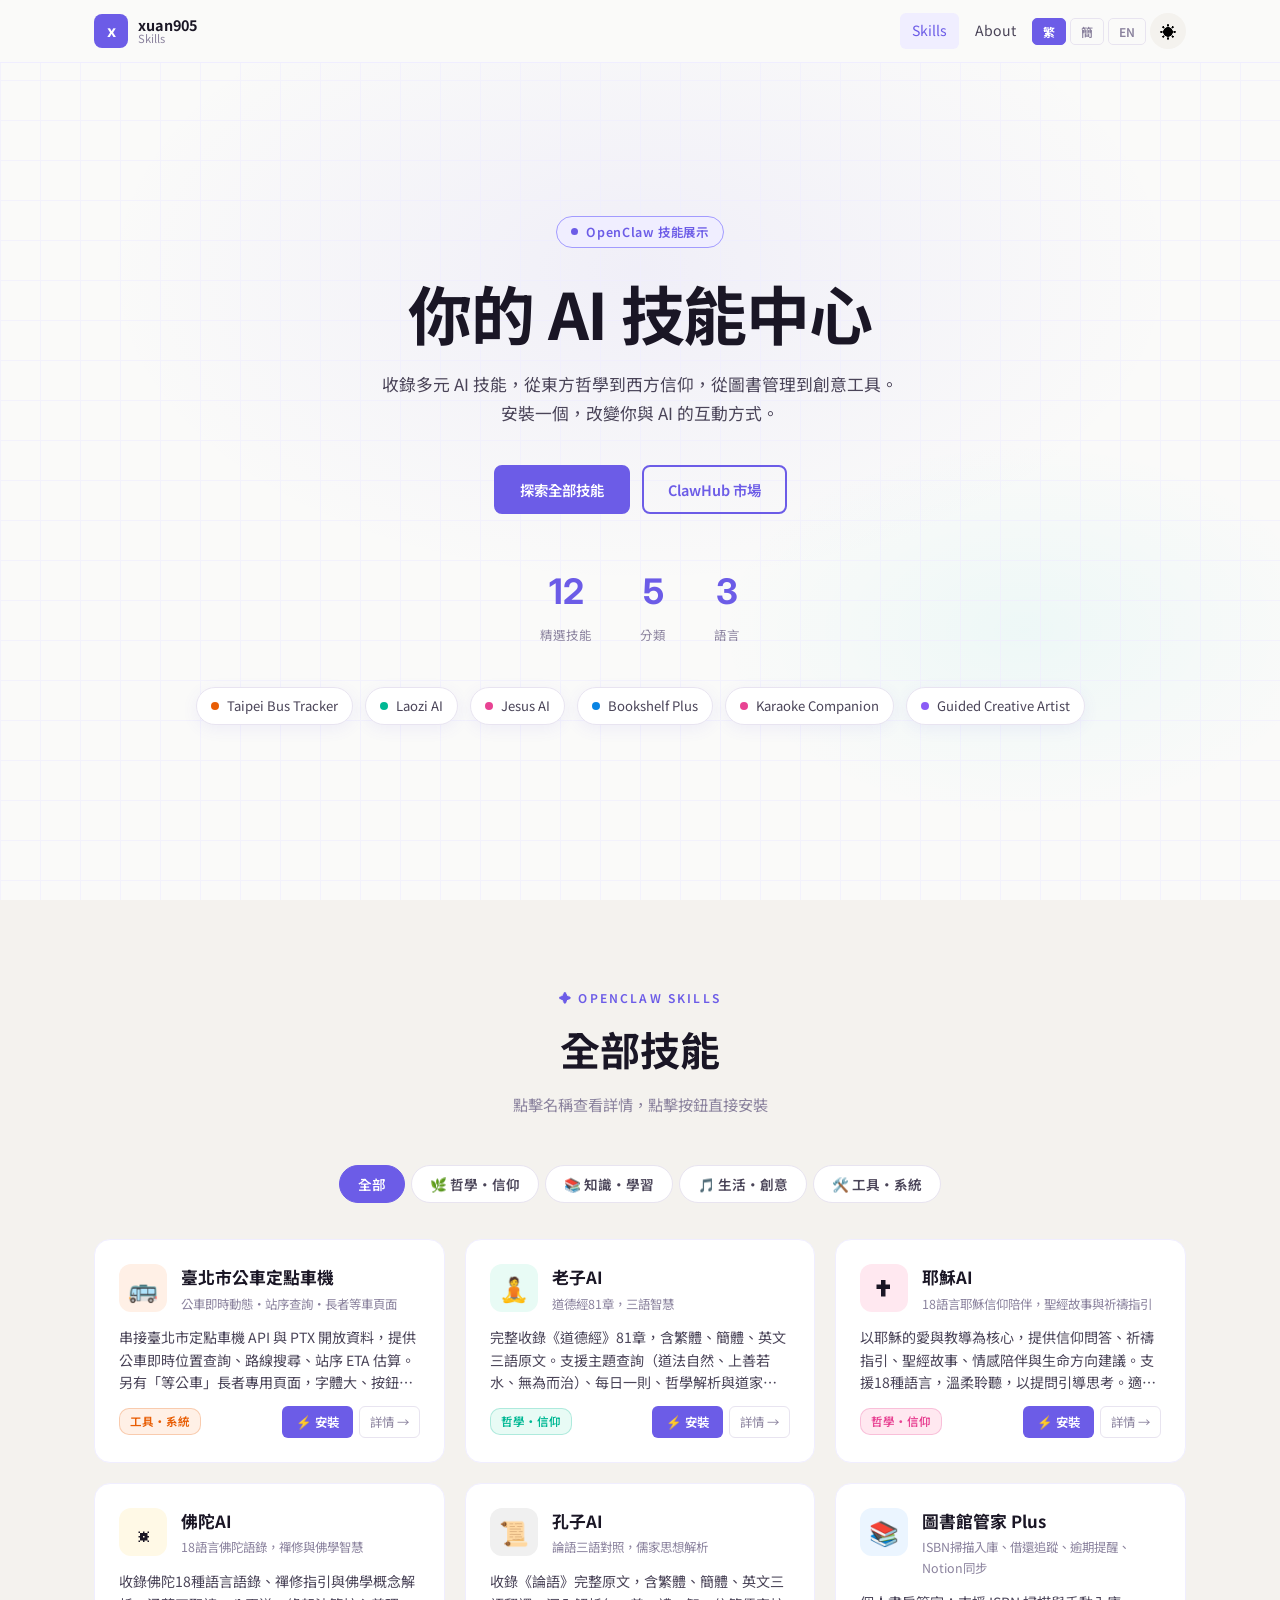
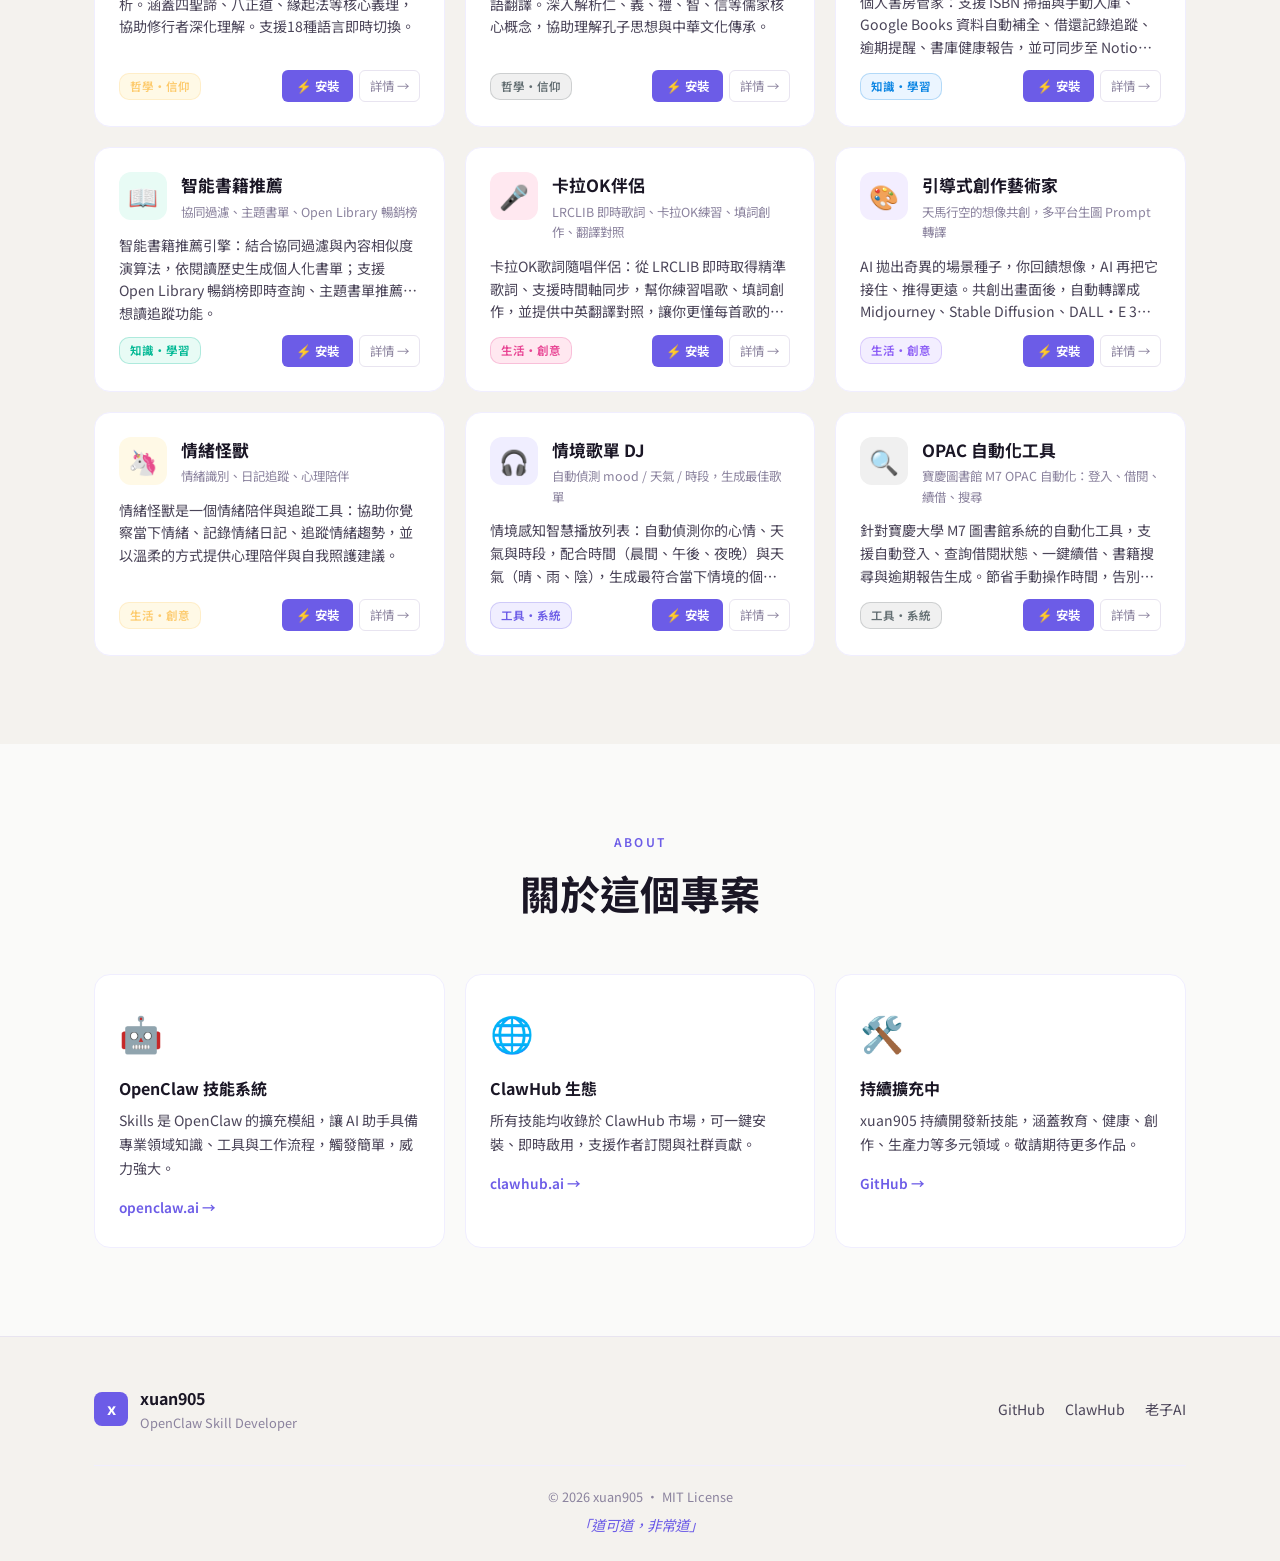
==== index.html @ 84f10fd7 "feat: transform AI_Skills into skill center homepage - Add skill center index.html, style.css, data." ====
<!DOCTYPE html>
<html lang="zh-TW">
<head>
  <meta charset="UTF-8">
  <meta name="viewport" content="width=device-width, initial-scale=1.0">
  <title>xuan905 Skills · OpenClaw 技能中心</title>
  <meta name="description" content="xuan905 的 OpenClaw AI 技能中心，收錄老子AI、耶穌AI、佛陀AI、圖書館管家、卡拉OK伴侶等實用技能。">
  <link rel="preconnect" href="https://fonts.googleapis.com">
  <link href="https://fonts.googleapis.com/css2?family=Noto+Sans+TC:wght@400;500;600;700&family=Noto+Sans+SC:wght@400;500;600;700&family=Inter:wght@400;500;600;700&family=JetBrains+Mono:wght@400;500&display=swap" rel="stylesheet">
  <link rel="stylesheet" href="style.css">
</head>
<body>

  <!-- ===== NAV ===== -->
  <nav class="navbar" id="navbar">
    <div class="nav-inner">
      <a href="#" class="nav-logo">
        <div class="logo-mark">x</div>
        <div class="logo-text">
          <span class="logo-name">xuan905</span>
          <span class="logo-sub">Skills</span>
        </div>
      </a>
      <button class="nav-toggle" id="navToggle" aria-label="Menu">
        <span></span><span></span><span></span>
      </button>
      <ul class="nav-links" id="navLinks">
        <li><a href="#skills" class="active">Skills</a></li>
        <li><a href="#about">About</a></li>
        <li class="lang-group">
          <button class="lang-btn active" data-lang="zh-TW">繁</button>
          <button class="lang-btn" data-lang="zh-CN">簡</button>
          <button class="lang-btn" data-lang="en">EN</button>
        </li>
        <li>
          <button class="theme-btn" id="themeBtn" aria-label="Toggle theme">
            <span id="themeIcon">☀️</span>
          </button>
        </li>
      </ul>
    </div>
  </nav>

  <!-- ===== HERO ===== -->
  <section class="hero" id="home">
    <div class="hero-bg-grid"></div>
    <div class="hero-content">
      <div class="hero-badge">
        <span class="badge-dot"></span>
        <span data-i18n="hero.badge">OpenClaw Skill Showcase</span>
      </div>
      <h1 class="hero-title">
        <span data-i18n="hero.title">你的 AI 技能中心</span>
      </h1>
      <p class="hero-desc" data-i18n="hero.desc">
        收錄多元 AI 技能，從東方哲學到西方信仰，從圖書管理到創意工具。<br>
        安裝一個，改變你與 AI 的互動方式。
      </p>
      <div class="hero-actions">
        <a href="#skills" class="btn btn-primary" data-i18n="hero.btnBrowse">探索全部技能</a>
        <a href="https://clawhub.ai" target="_blank" class="btn btn-outline" data-i18n="hero.btnClawhub">ClawHub 市場</a>
      </div>
      <div class="hero-stats">
        <div class="stat">
          <strong id="skillCount">8</strong>
          <span data-i18n="hero.statSkills">精選技能</span>
        </div>
        <div class="stat">
          <strong>5</strong>
          <span data-i18n="hero.statCats">分類</span>
        </div>
        <div class="stat">
          <strong>3</strong>
          <span data-i18n="hero.statLang">語言</span>
        </div>
      </div>
    </div>
    <div class="hero-cards-preview" id="heroCards">
      <!-- JS 動態生成 -->
    </div>
  </section>

  <!-- ===== SKILLS ===== -->
  <section class="section skills-section" id="skills">
    <div class="container">
      <div class="section-header">
        <p class="section-eyebrow" data-i18n="skills.eyebrow">✦ OpenClaw Skills</p>
        <h2 class="section-title" data-i18n="skills.title">全部技能</h2>
        <p class="section-desc" data-i18n="skills.desc">點擊名稱查看詳情，點擊按鈕直接安裝</p>
      </div>

      <!-- Category Filters -->
      <div class="category-tabs" id="categoryTabs">
        <button class="cat-tab active" data-cat="all" data-i18n="skills.catAll">全部</button>
        <button class="cat-tab" data-cat="philosophy" data-i18n="skills.catPhilosophy">🌿 哲學・信仰</button>
        <button class="cat-tab" data-cat="knowledge" data-i18n="skills.catKnowledge">📚 知識・學習</button>
        <button class="cat-tab" data-cat="life" data-i18n="skills.catLife">🎵 生活・創意</button>
        <button class="cat-tab" data-cat="tools" data-i18n="skills.catTools">🛠️ 工具・系統</button>
      </div>

      <!-- Skills Grid -->
      <div class="skills-grid" id="skillsGrid"></div>
    </div>
  </section>

  <!-- ===== SKILL DETAIL MODAL ===== -->
  <div class="modal-overlay" id="skillModal">
    <div class="modal" role="dialog">
      <button class="modal-close" id="modalClose">✕</button>
      <div class="modal-body" id="modalBody"></div>
    </div>
  </div>

  <!-- ===== ABOUT ===== -->
  <section class="section about-section" id="about">
    <div class="container">
      <div class="section-header">
        <p class="section-eyebrow">About</p>
        <h2 class="section-title" data-i18n="about.title">關於這個專案</h2>
      </div>
      <div class="about-grid">
        <div class="about-card">
          <div class="about-icon">🤖</div>
          <h3 data-i18n="about.card1Title">OpenClaw 技能系統</h3>
          <p data-i18n="about.card1Desc">Skills 是 OpenClaw 的擴充模組，讓 AI 助手具備專業領域知識、工具與工作流程，觸發簡單，威力強大。</p>
          <a href="https://openclaw.ai" target="_blank" class="about-link">openclaw.ai →</a>
        </div>
        <div class="about-card">
          <div class="about-icon">🌐</div>
          <h3 data-i18n="about.card2Title">ClawHub 生態</h3>
          <p data-i18n="about.card2Desc">所有技能均收錄於 ClawHub 市場，可一鍵安裝、即時啟用，支援作者訂閱與社群貢獻。</p>
          <a href="https://clawhub.ai" target="_blank" class="about-link">clawhub.ai →</a>
        </div>
        <div class="about-card">
          <div class="about-icon">🛠️</div>
          <h3 data-i18n="about.card3Title">持續擴充中</h3>
          <p data-i18n="about.card3Desc">xuan905 持續開發新技能，涵蓋教育、健康、創作、生產力等多元領域。敬請期待更多作品。</p>
          <a href="https://github.com/xuan905" target="_blank" class="about-link">GitHub →</a>
        </div>
      </div>
    </div>
  </section>

  <!-- ===== FOOTER ===== -->
  <footer class="footer">
    <div class="container">
      <div class="footer-inner">
        <div class="footer-brand">
          <div class="logo-mark">x</div>
          <div>
            <p class="footer-name">xuan905</p>
            <p class="footer-sub" data-i18n="footer.sub">OpenClaw Skill Developer</p>
          </div>
        </div>
        <div class="footer-links">
          <a href="https://github.com/xuan905" target="_blank" data-i18n="footer.github">GitHub</a>
          <a href="https://clawhub.ai" target="_blank" data-i18n="footer.clawhub">ClawHub</a>
          <a href="https://xuan905.github.io/laozi-ai-skill/" target="_blank" data-i18n="footer.laozi">老子AI</a>
        </div>
      </div>
      <div class="footer-bottom">
        <p>© 2026 xuan905 · MIT License</p>
        <p class="footer-quote" data-i18n="footer.quote">「道可道，非常道」</p>
      </div>
    </div>
  </footer>

  <script src="data.js"></script>
  <script src="app.js"></script>
</body>
</html>
---- style.css ----
/* ============================================
   xuan905 Skills — 全域樣式
   ============================================ */

/* ---- Variables ---- */
:root {
  /* Light — 白 + 品牌紫 */
  --bg-primary: #FAFAF9;
  --bg-secondary: #F4F2EE;
  --bg-card: #FFFFFF;
  --text-primary: #1A1625;
  --text-secondary: #4A4458;
  --text-muted: #8B839E;
  --accent: #6C5CE7;
  --accent-light: #A29BFE;
  --accent-dark: #4834D4;
  --accent-bg: #F0EEFF;
  --accent2: #00CEC9;
  --gold: #FDCB6E;
  --border: #E8E4F0;
  --border-light: #F0EEFF;
  --shadow: rgba(108, 92, 231, 0.08);
  --shadow-md: rgba(108, 92, 231, 0.14);
  --navbar-bg: rgba(250, 250, 249, 0.92);
  --gradient-start: #F4F2EE;
  --gradient-end: #EAE7FF;
  --hero-dot: #6C5CE7;
  --modal-overlay: rgba(26, 22, 37, 0.65);
  --cat-philosophy: #00B894;
  --cat-knowledge: #0984E3;
  --cat-life: #E84393;
  --cat-tools: #636E72;
}

[data-theme="dark"] {
  /* Dark — 深紫黑 + 亮紫 */
  --bg-primary: #0E0D14;
  --bg-secondary: #16141F;
  --bg-card: #1C1A28;
  --text-primary: #F0EEFF;
  --text-secondary: #B8B4D0;
  --text-muted: #6B6785;
  --accent: #A29BFE;
  --accent-light: #C4B8FF;
  --accent-dark: #6C5CE7;
  --accent-bg: #25213A;
  --accent2: #00CEC9;
  --gold: #FDCB6E;
  --border: #2A2740;
  --border-light: #25213A;
  --shadow: rgba(0, 0, 0, 0.4);
  --shadow-md: rgba(0, 0, 0, 0.6);
  --navbar-bg: rgba(14, 13, 20, 0.92);
  --gradient-start: #16141F;
  --gradient-end: #1A1430;
  --hero-dot: #A29BFE;
  --modal-overlay: rgba(0, 0, 0, 0.8);
  --cat-philosophy: #55EFC4;
  --cat-knowledge: #74B9FF;
  --cat-life: #FD79A8;
  --cat-tools: #B2BEC3;
}

/* ---- Reset ---- */
*, *::before, *::after { box-sizing: border-box; margin: 0; padding: 0; }
html { scroll-behavior: smooth; font-size: 16px; }
body {
  font-family: 'Noto Sans TC', 'Noto Sans SC', 'Inter', -apple-system, sans-serif;
  background: var(--bg-primary);
  color: var(--text-primary);
  line-height: 1.65;
  transition: background 0.3s ease, color 0.3s ease;
  overflow-x: hidden;
}
a { color: var(--accent); text-decoration: none; transition: color 0.2s; }
a:hover { color: var(--accent-dark); }
button { cursor: pointer; border: none; background: none; font-family: inherit; font-size: inherit; }
img { max-width: 100%; display: block; }

::-webkit-scrollbar { width: 5px; }
::-webkit-scrollbar-track { background: var(--bg-secondary); }
::-webkit-scrollbar-thumb { background: var(--accent-light); border-radius: 3px; }

/* ---- Container ---- */
.container { max-width: 1140px; margin: 0 auto; padding: 0 24px; }

/* ---- Section Base ---- */
.section { padding: 88px 0; }
.section-header { text-align: center; margin-bottom: 48px; }
.section-eyebrow {
  font-size: 0.75rem;
  letter-spacing: 0.18em;
  text-transform: uppercase;
  color: var(--accent);
  font-weight: 600;
  margin-bottom: 8px;
}
.section-title {
  font-size: clamp(1.8rem, 4vw, 2.5rem);
  font-weight: 700;
  color: var(--text-primary);
  margin-bottom: 10px;
}
.section-desc { font-size: 0.95rem; color: var(--text-muted); }

/* ---- Buttons ---- */
.btn {
  display: inline-flex;
  align-items: center;
  gap: 6px;
  padding: 11px 24px;
  border-radius: 8px;
  font-size: 0.9rem;
  font-weight: 600;
  transition: all 0.2s ease;
  font-family: 'Noto Sans TC', 'Noto Sans SC', sans-serif;
}
.btn-primary {
  background: var(--accent);
  color: #fff;
  border: 2px solid var(--accent);
}
.btn-primary:hover {
  background: var(--accent-dark);
  border-color: var(--accent-dark);
  color: #fff;
  transform: translateY(-2px);
  box-shadow: 0 6px 20px var(--shadow-md);
}
.btn-outline {
  background: transparent;
  color: var(--accent);
  border: 2px solid var(--accent);
}
.btn-outline:hover { background: var(--accent); color: #fff; }

.btn-sm {
  padding: 7px 16px;
  font-size: 0.82rem;
  background: var(--accent-bg);
  color: var(--accent);
  border: 1px solid var(--border);
}
.btn-sm:hover { background: var(--accent); color: #fff; border-color: var(--accent); }

/* ============================================
   NAVBAR
   ============================================ */
.navbar {
  position: fixed;
  top: 0; left: 0; right: 0;
  z-index: 100;
  background: var(--navbar-bg);
  backdrop-filter: blur(12px);
  -webkit-backdrop-filter: blur(12px);
  border-bottom: 1px solid var(--border-light);
  transition: box-shadow 0.3s;
}
.navbar.scrolled { box-shadow: 0 2px 20px var(--shadow); }

.nav-inner {
  max-width: 1140px;
  margin: 0 auto;
  padding: 0 24px;
  display: flex;
  align-items: center;
  height: 62px;
  gap: 24px;
}

.nav-logo {
  display: flex;
  align-items: center;
  gap: 10px;
  text-decoration: none;
}

.logo-mark {
  width: 34px;
  height: 34px;
  border-radius: 8px;
  background: var(--accent);
  color: #fff;
  font-weight: 700;
  font-size: 1rem;
  display: flex;
  align-items: center;
  justify-content: center;
  flex-shrink: 0;
  font-family: 'Inter', sans-serif;
}

.logo-text { display: flex; flex-direction: column; line-height: 1; }
.logo-name { font-size: 0.9rem; font-weight: 700; color: var(--text-primary); }
.logo-sub { font-size: 0.7rem; color: var(--text-muted); }

.nav-links {
  list-style: none;
  display: flex;
  align-items: center;
  gap: 4px;
  margin-left: auto;
}
.nav-links a {
  display: block;
  padding: 6px 12px;
  border-radius: 6px;
  font-size: 0.88rem;
  color: var(--text-secondary);
  transition: all 0.2s;
}
.nav-links a:hover, .nav-links a.active {
  color: var(--accent);
  background: var(--accent-bg);
}

.lang-group { display: flex; gap: 4px; align-items: center; }
.lang-btn {
  padding: 4px 10px;
  border-radius: 5px;
  font-size: 0.75rem;
  font-weight: 600;
  border: 1px solid var(--border);
  color: var(--text-muted);
  transition: all 0.2s;
}
.lang-btn.active { background: var(--accent); color: #fff; border-color: var(--accent); }

.theme-btn {
  width: 36px; height: 36px;
  border-radius: 50%;
  background: var(--bg-secondary);
  font-size: 1rem;
  display: flex; align-items: center; justify-content: center;
  transition: transform 0.2s;
}
.theme-btn:hover { transform: rotate(20deg); }

.nav-toggle {
  display: none;
  flex-direction: column;
  gap: 5px;
  padding: 8px;
  margin-left: auto;
}
.nav-toggle span {
  width: 22px; height: 2px;
  background: var(--text-primary);
  border-radius: 2px;
  transition: all 0.3s;
}

@media (max-width: 768px) {
  .nav-toggle { display: flex; }
  .nav-links {
    display: none;
    position: absolute;
    top: 62px; left: 0; right: 0;
    flex-direction: column;
    background: var(--navbar-bg);
    backdrop-filter: blur(12px);
    padding: 12px 24px 20px;
    border-bottom: 1px solid var(--border);
    gap: 4px;
  }
  .nav-links.open { display: flex; }
}

/* ============================================
   HERO
   ============================================ */
.hero {
  min-height: 100vh;
  display: flex;
  flex-direction: column;
  align-items: center;
  justify-content: center;
  text-align: center;
  padding: 100px 24px 60px;
  position: relative;
  overflow: hidden;
  background:
    radial-gradient(ellipse 60% 50% at 50% 30%, rgba(108,92,231,0.07) 0%, transparent 70%),
    radial-gradient(ellipse 40% 35% at 80% 70%, rgba(0,206,201,0.05) 0%, transparent 60%),
    var(--bg-primary);
}

.hero-bg-grid {
  position: absolute;
  inset: 0;
  background-image:
    linear-gradient(var(--border-light) 1px, transparent 1px),
    linear-gradient(90deg, var(--border-light) 1px, transparent 1px);
  background-size: 40px 40px;
  opacity: 0.6;
  pointer-events: none;
}

.hero-content {
  position: relative;
  z-index: 1;
  max-width: 640px;
}

.hero-badge {
  display: inline-flex;
  align-items: center;
  gap: 8px;
  background: var(--accent-bg);
  border: 1px solid var(--accent-light);
  border-radius: 20px;
  padding: 5px 14px;
  font-size: 0.78rem;
  color: var(--accent);
  font-weight: 600;
  letter-spacing: 0.05em;
  margin-bottom: 28px;
}

.badge-dot {
  width: 7px; height: 7px;
  border-radius: 50%;
  background: var(--accent);
  animation: pulse 2s infinite;
}

@keyframes pulse {
  0%, 100% { opacity: 1; transform: scale(1); }
  50% { opacity: 0.6; transform: scale(0.85); }
}

.hero-title {
  font-size: clamp(2.4rem, 6vw, 4rem);
  font-weight: 700;
  color: var(--text-primary);
  line-height: 1.15;
  margin-bottom: 20px;
  letter-spacing: -0.02em;
}

.hero-desc {
  font-size: 1.05rem;
  color: var(--text-secondary);
  line-height: 1.75;
  margin-bottom: 36px;
}

.hero-actions {
  display: flex;
  gap: 12px;
  justify-content: center;
  flex-wrap: wrap;
  margin-bottom: 48px;
}

.hero-stats {
  display: flex;
  gap: 48px;
  justify-content: center;
}
.stat { text-align: center; }
.stat strong {
  display: block;
  font-size: 2.2rem;
  font-weight: 700;
  color: var(--accent);
  font-family: 'Inter', sans-serif;
}
.stat span { font-size: 0.78rem; color: var(--text-muted); letter-spacing: 0.08em; }

/* Hero floating cards */
.hero-cards-preview {
  display: flex;
  gap: 12px;
  justify-content: center;
  flex-wrap: wrap;
  margin-top: 40px;
  position: relative;
  z-index: 1;
}

.hero-skill-chip {
  display: flex;
  align-items: center;
  gap: 8px;
  padding: 7px 14px;
  background: var(--bg-card);
  border: 1px solid var(--border);
  border-radius: 20px;
  font-size: 0.82rem;
  color: var(--text-secondary);
  box-shadow: 0 4px 16px var(--shadow);
  cursor: default;
  transition: transform 0.2s;
}
.hero-skill-chip:hover { transform: translateY(-2px); }
.hero-skill-chip .chip-dot {
  width: 8px; height: 8px;
  border-radius: 50%;
  flex-shrink: 0;
}

/* ============================================
   SKILLS SECTION
   ============================================ */
.skills-section { background: var(--bg-secondary); }

/* Category Tabs */
.category-tabs {
  display: flex;
  gap: 6px;
  margin-bottom: 36px;
  flex-wrap: wrap;
  justify-content: center;
}

.cat-tab {
  padding: 8px 18px;
  border-radius: 20px;
  font-size: 0.85rem;
  font-weight: 600;
  border: 1px solid var(--border);
  color: var(--text-secondary);
  background: var(--bg-card);
  transition: all 0.2s;
}
.cat-tab:hover { border-color: var(--accent); color: var(--accent); }
.cat-tab.active { background: var(--accent); color: #fff; border-color: var(--accent); }

/* Skills Grid */
.skills-grid {
  display: grid;
  grid-template-columns: repeat(auto-fill, minmax(320px, 1fr));
  gap: 20px;
}

/* Skill Card */
.skill-card {
  background: var(--bg-card);
  border: 1px solid var(--border-light);
  border-radius: 16px;
  padding: 24px;
  display: flex;
  flex-direction: column;
  gap: 12px;
  transition: all 0.25s ease;
  cursor: pointer;
  position: relative;
  overflow: hidden;
}
.skill-card::before {
  content: '';
  position: absolute;
  top: 0; left: 0; right: 0;
  height: 3px;
  background: var(--card-accent, var(--accent));
  opacity: 0;
  transition: opacity 0.2s;
}
.skill-card:hover {
  border-color: var(--card-accent, var(--accent-light));
  transform: translateY(-3px);
  box-shadow: 0 12px 32px var(--shadow-md);
}
.skill-card:hover::before { opacity: 1; }

.skill-card-header {
  display: flex;
  align-items: flex-start;
  gap: 14px;
}

.skill-icon-wrap {
  width: 48px; height: 48px;
  border-radius: 12px;
  display: flex; align-items: center; justify-content: center;
  font-size: 1.5rem;
  flex-shrink: 0;
  background: var(--card-accent-bg, var(--accent-bg));
}

.skill-icon-wrap img {
  width: 28px; height: 28px;
  border-radius: 6px;
}

.skill-card-title {
  font-size: 1.05rem;
  font-weight: 700;
  color: var(--text-primary);
  margin-bottom: 2px;
}

.skill-card-sub {
  font-size: 0.78rem;
  color: var(--text-muted);
}

.skill-card-desc {
  font-size: 0.88rem;
  color: var(--text-secondary);
  line-height: 1.6;
  flex: 1;
  display: -webkit-box;
  -webkit-line-clamp: 3;
  -webkit-box-orient: vertical;
  overflow: hidden;
}

.skill-card-footer {
  display: flex;
  align-items: center;
  justify-content: space-between;
  gap: 8px;
  flex-wrap: wrap;
}

.skill-cat-badge {
  font-size: 0.72rem;
  font-weight: 600;
  padding: 3px 10px;
  border-radius: 10px;
  background: var(--card-accent-bg, var(--accent-bg));
  color: var(--card-accent, var(--accent));
  border: 1px solid var(--card-accent-border, var(--border));
}

.skill-card-actions {
  display: flex;
  gap: 6px;
}

.skill-install-btn {
  padding: 6px 14px;
  border-radius: 6px;
  font-size: 0.78rem;
  font-weight: 600;
  background: var(--accent);
  color: #fff;
  transition: all 0.2s;
  display: flex; align-items: center; gap: 5px;
  text-decoration: none;
}
.skill-install-btn:hover {
  background: var(--accent-dark);
  color: #fff;
  transform: translateY(-1px);
}

.skill-detail-btn {
  padding: 6px 10px;
  border-radius: 6px;
  font-size: 0.78rem;
  border: 1px solid var(--border);
  color: var(--text-muted);
  transition: all 0.2s;
}
.skill-detail-btn:hover { border-color: var(--accent); color: var(--accent); }

/* ============================================
   MODAL
   ============================================ */
.modal-overlay {
  display: none;
  position: fixed;
  inset: 0;
  background: var(--modal-overlay);
  backdrop-filter: blur(4px);
  z-index: 200;
  align-items: center;
  justify-content: center;
  padding: 20px;
}
.modal-overlay.open { display: flex; }

.modal {
  background: var(--bg-card);
  border-radius: 18px;
  max-width: 680px;
  width: 100%;
  max-height: 88vh;
  overflow-y: auto;
  position: relative;
  box-shadow: 0 24px 80px rgba(0,0,0,0.25);
}

.modal-close {
  position: sticky;
  top: 16px;
  float: right;
  margin: 16px 16px -44px 0;
  width: 36px; height: 36px;
  border-radius: 50%;
  background: var(--bg-secondary);
  color: var(--text-secondary);
  font-size: 1rem;
  display: flex; align-items: center; justify-content: center;
  z-index: 1;
  transition: all 0.2s;
}
.modal-close:hover { background: var(--accent); color: #fff; }

.modal-body { padding: 28px 28px 32px; }

.modal-skill-header {
  display: flex;
  align-items: center;
  gap: 16px;
  margin-bottom: 20px;
  padding-top: 8px;
}

.modal-skill-icon {
  width: 60px; height: 60px;
  border-radius: 14px;
  display: flex; align-items: center; justify-content: center;
  font-size: 1.8rem;
  flex-shrink: 0;
}

.modal-skill-name {
  font-size: 1.4rem;
  font-weight: 700;
  color: var(--text-primary);
  margin-bottom: 4px;
}

.modal-skill-cat {
  font-size: 0.78rem;
  color: var(--text-muted);
}

.modal-desc {
  font-size: 0.95rem;
  color: var(--text-secondary);
  line-height: 1.8;
  margin-bottom: 24px;
  padding: 20px;
  background: var(--bg-secondary);
  border-radius: 12px;
  border-left: 4px solid var(--card-accent, var(--accent));
}

.modal-install {
  display: flex;
  gap: 8px;
  align-items: center;
  flex-wrap: wrap;
  margin-bottom: 20px;
}

.modal-links {
  display: flex;
  gap: 8px;
  flex-wrap: wrap;
  border-top: 1px solid var(--border);
  padding-top: 16px;
  margin-top: 4px;
}

.modal-link {
  font-size: 0.82rem;
  color: var(--text-muted);
  display: flex; align-items: center; gap: 5px;
  transition: color 0.2s;
}
.modal-link:hover { color: var(--accent); }

/* ============================================
   ABOUT
   ============================================ */
.about-section { background: var(--bg-primary); }
.about-grid {
  display: grid;
  grid-template-columns: repeat(auto-fill, minmax(280px, 1fr));
  gap: 20px;
}
.about-card {
  background: var(--bg-card);
  border: 1px solid var(--border-light);
  border-radius: 16px;
  padding: 28px 24px;
  transition: all 0.2s;
}
.about-card:hover {
  border-color: var(--accent-light);
  transform: translateY(-2px);
  box-shadow: 0 8px 24px var(--shadow);
}
.about-icon { font-size: 2.2rem; margin-bottom: 14px; }
.about-card h3 { font-size: 1rem; color: var(--text-primary); margin-bottom: 8px; }
.about-card p { font-size: 0.88rem; color: var(--text-secondary); line-height: 1.7; margin-bottom: 12px; }
.about-link { font-size: 0.85rem; font-weight: 600; }

/* ============================================
   FOOTER
   ============================================ */
.footer {
  background: var(--bg-secondary);
  border-top: 1px solid var(--border);
  padding: 48px 0 24px;
}
.footer-inner {
  display: flex;
  justify-content: space-between;
  align-items: center;
  gap: 20px;
  flex-wrap: wrap;
  margin-bottom: 32px;
}
.footer-brand { display: flex; align-items: center; gap: 12px; }
.footer-name { font-size: 1rem; font-weight: 700; color: var(--text-primary); }
.footer-sub { font-size: 0.8rem; color: var(--text-muted); }
.footer-links { display: flex; gap: 20px; flex-wrap: wrap; }
.footer-links a { font-size: 0.88rem; color: var(--text-secondary); }
.footer-links a:hover { color: var(--accent); }
.footer-bottom {
  border-top: 1px solid var(--border-light);
  padding-top: 20px;
  text-align: center;
}
.footer-bottom p { font-size: 0.8rem; color: var(--text-muted); }
.footer-quote { font-style: italic; color: var(--accent) !important; margin-top: 6px; font-size: 0.9rem !important; }

/* ============================================
   RESPONSIVE
   ============================================ */
@media (max-width: 600px) {
  .hero-stats { gap: 24px; }
  .hero-title { font-size: 2rem; }
  .skills-grid { grid-template-columns: 1fr; }
  .about-grid { grid-template-columns: 1fr; }
  .footer-inner { flex-direction: column; text-align: center; }
  .footer-brand { justify-content: center; }
  .hero-skill-chip { font-size: 0.75rem; padding: 5px 10px; }
}

/* ---- Animations ---- */
@keyframes fadeUp {
  from { opacity: 0; transform: translateY(20px); }
  to { opacity: 1; transform: translateY(0); }
}
.fade-up { animation: fadeUp 0.5s ease both; }
.fade-up:nth-child(1) { animation-delay: 0.05s; }
.fade-up:nth-child(2) { animation-delay: 0.10s; }
.fade-up:nth-child(3) { animation-delay: 0.15s; }
.fade-up:nth-child(4) { animation-delay: 0.20s; }
.fade-up:nth-child(5) { animation-delay: 0.25s; }
.fade-up:nth-child(6) { animation-delay: 0.30s; }
.fade-up:nth-child(7) { animation-delay: 0.35s; }
.fade-up:nth-child(8) { animation-delay: 0.40s; }
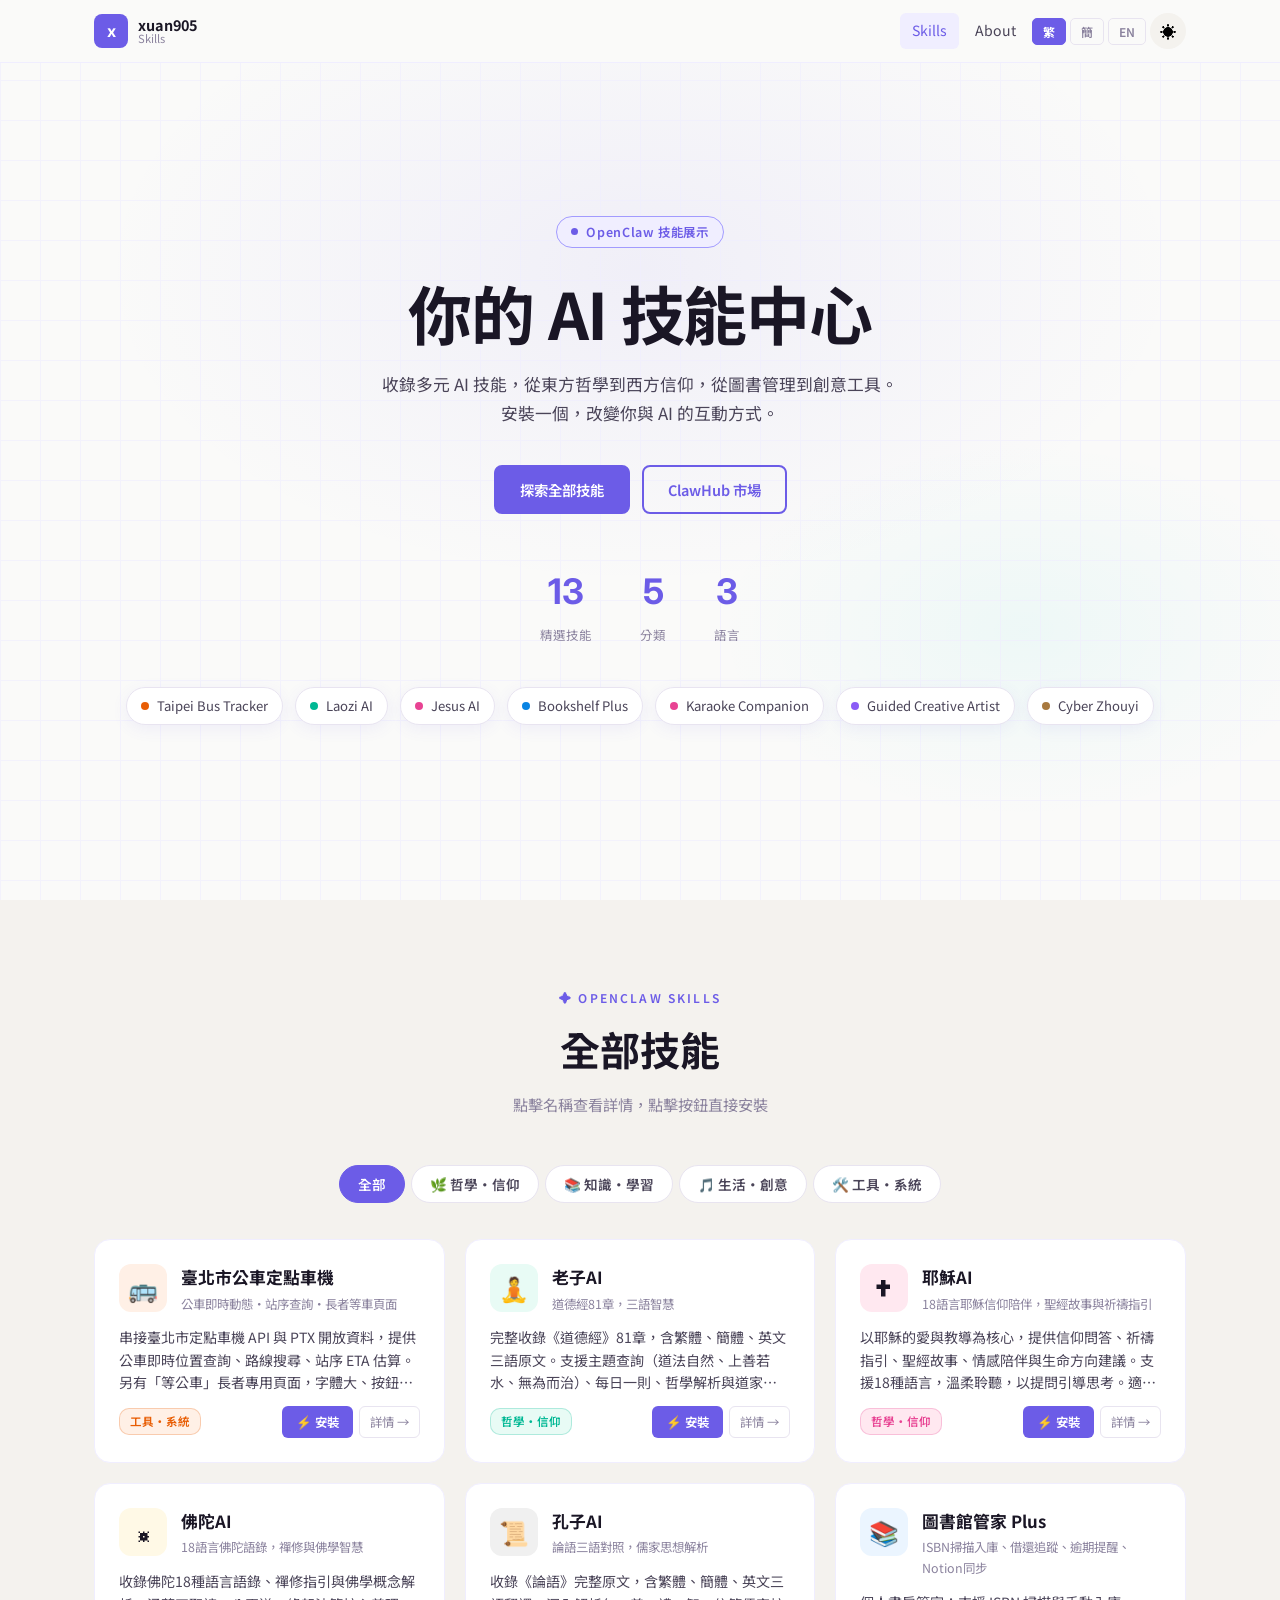
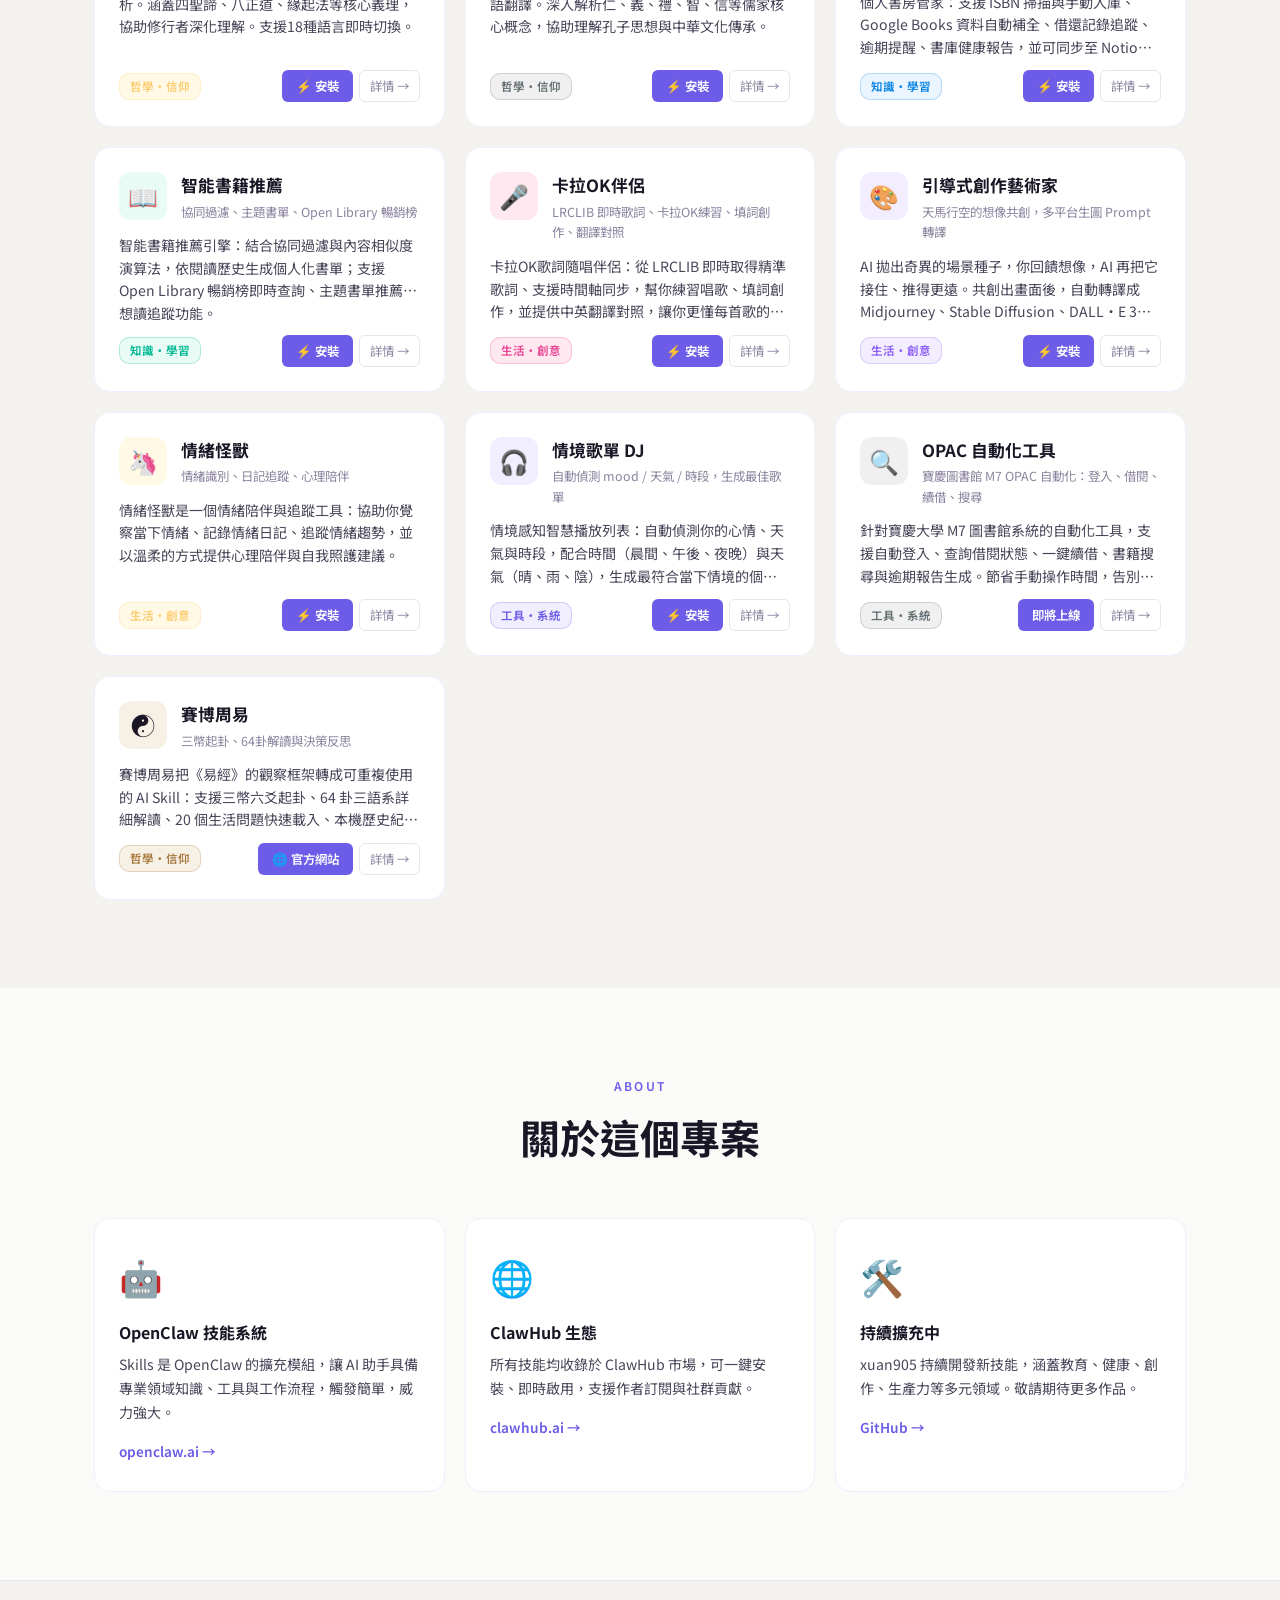
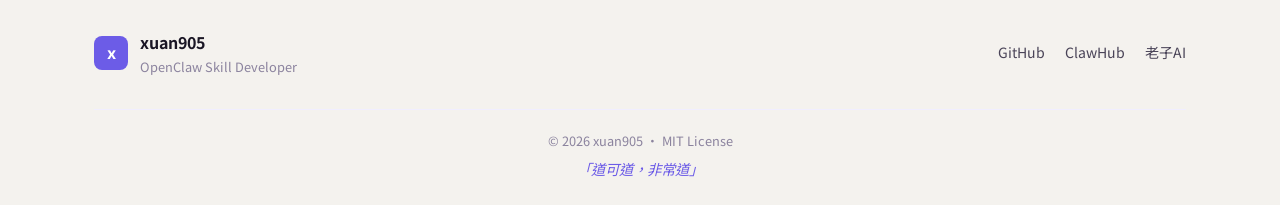
==== commit 7687123b: "fix: bust GitHub Pages asset cache" ====
--- a/index.html
+++ b/index.html
@@ -165,7 +165,7 @@
     </div>
   </footer>
 
-  <script src="data.js"></script>
-  <script src="app.js"></script>
+  <script src="data.js?v=0d48e11"></script>
+  <script src="app.js?v=0d48e11"></script>
 </body>
 </html>
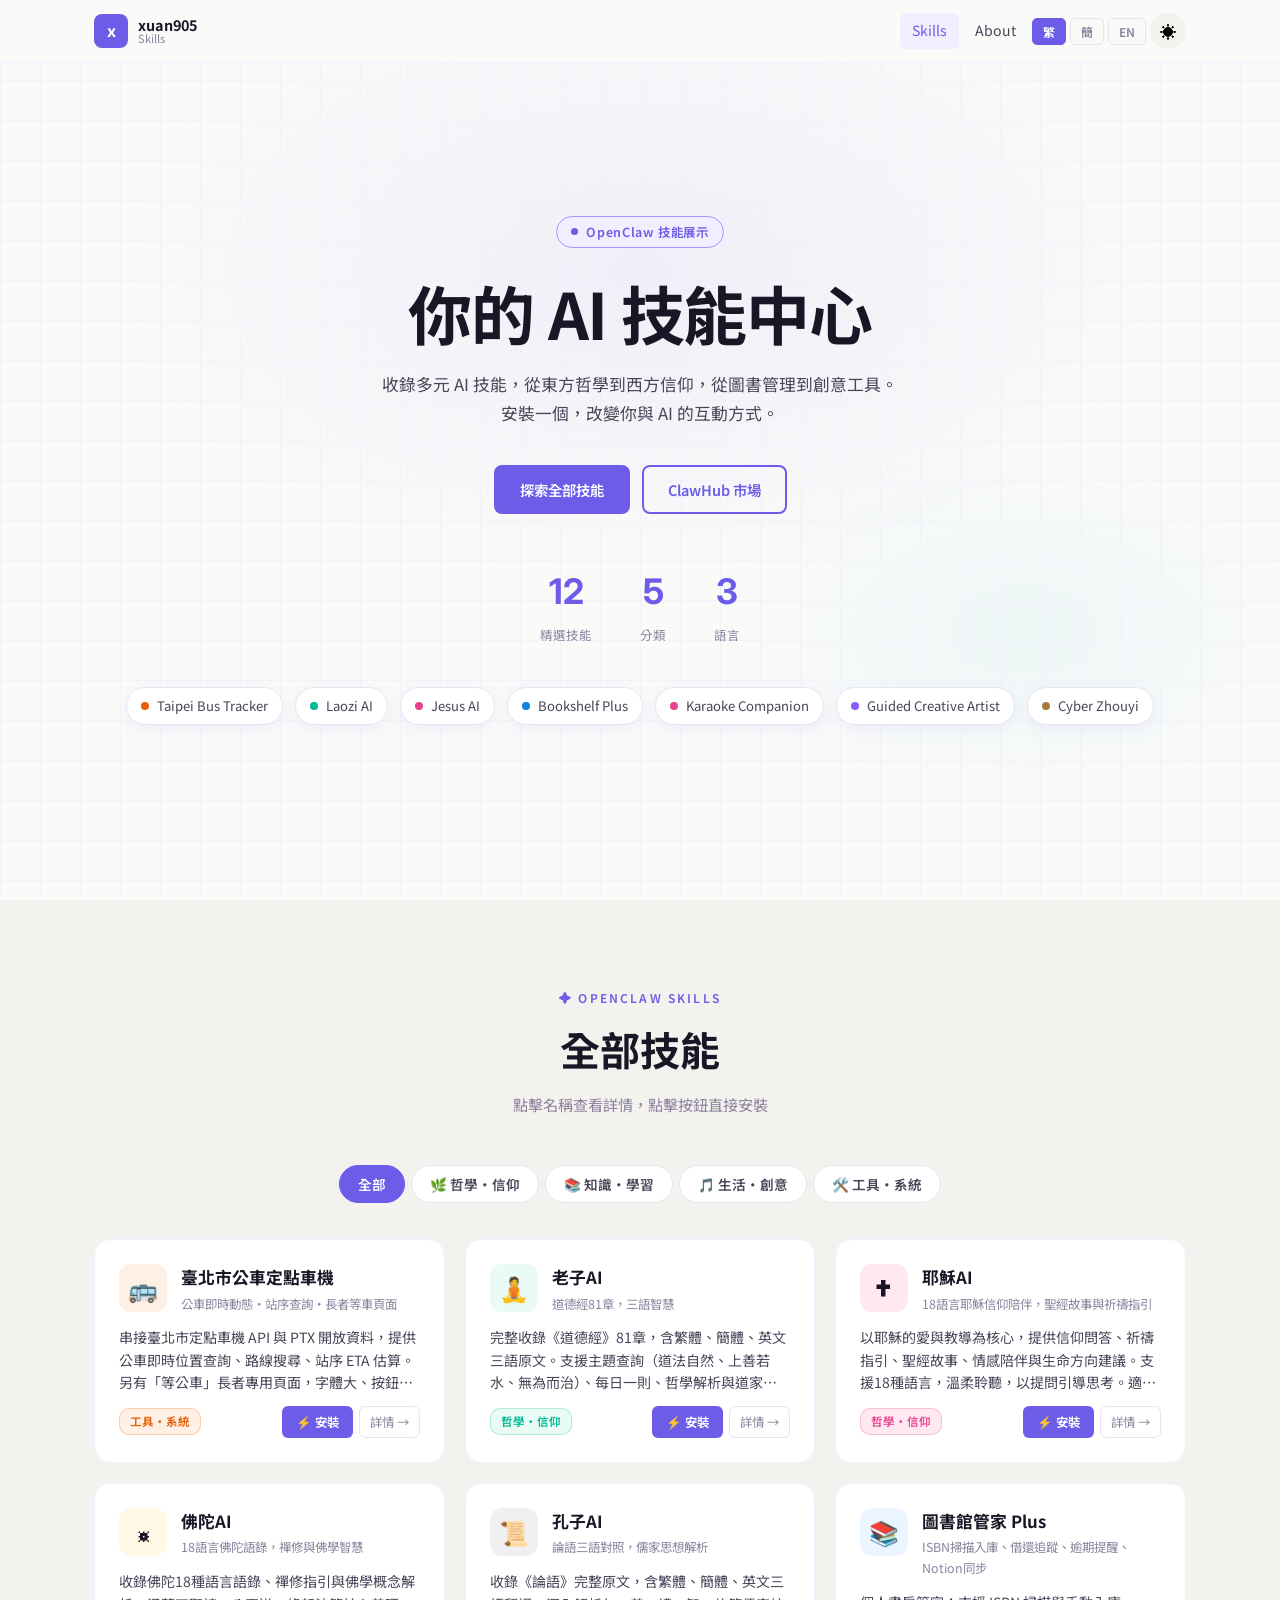
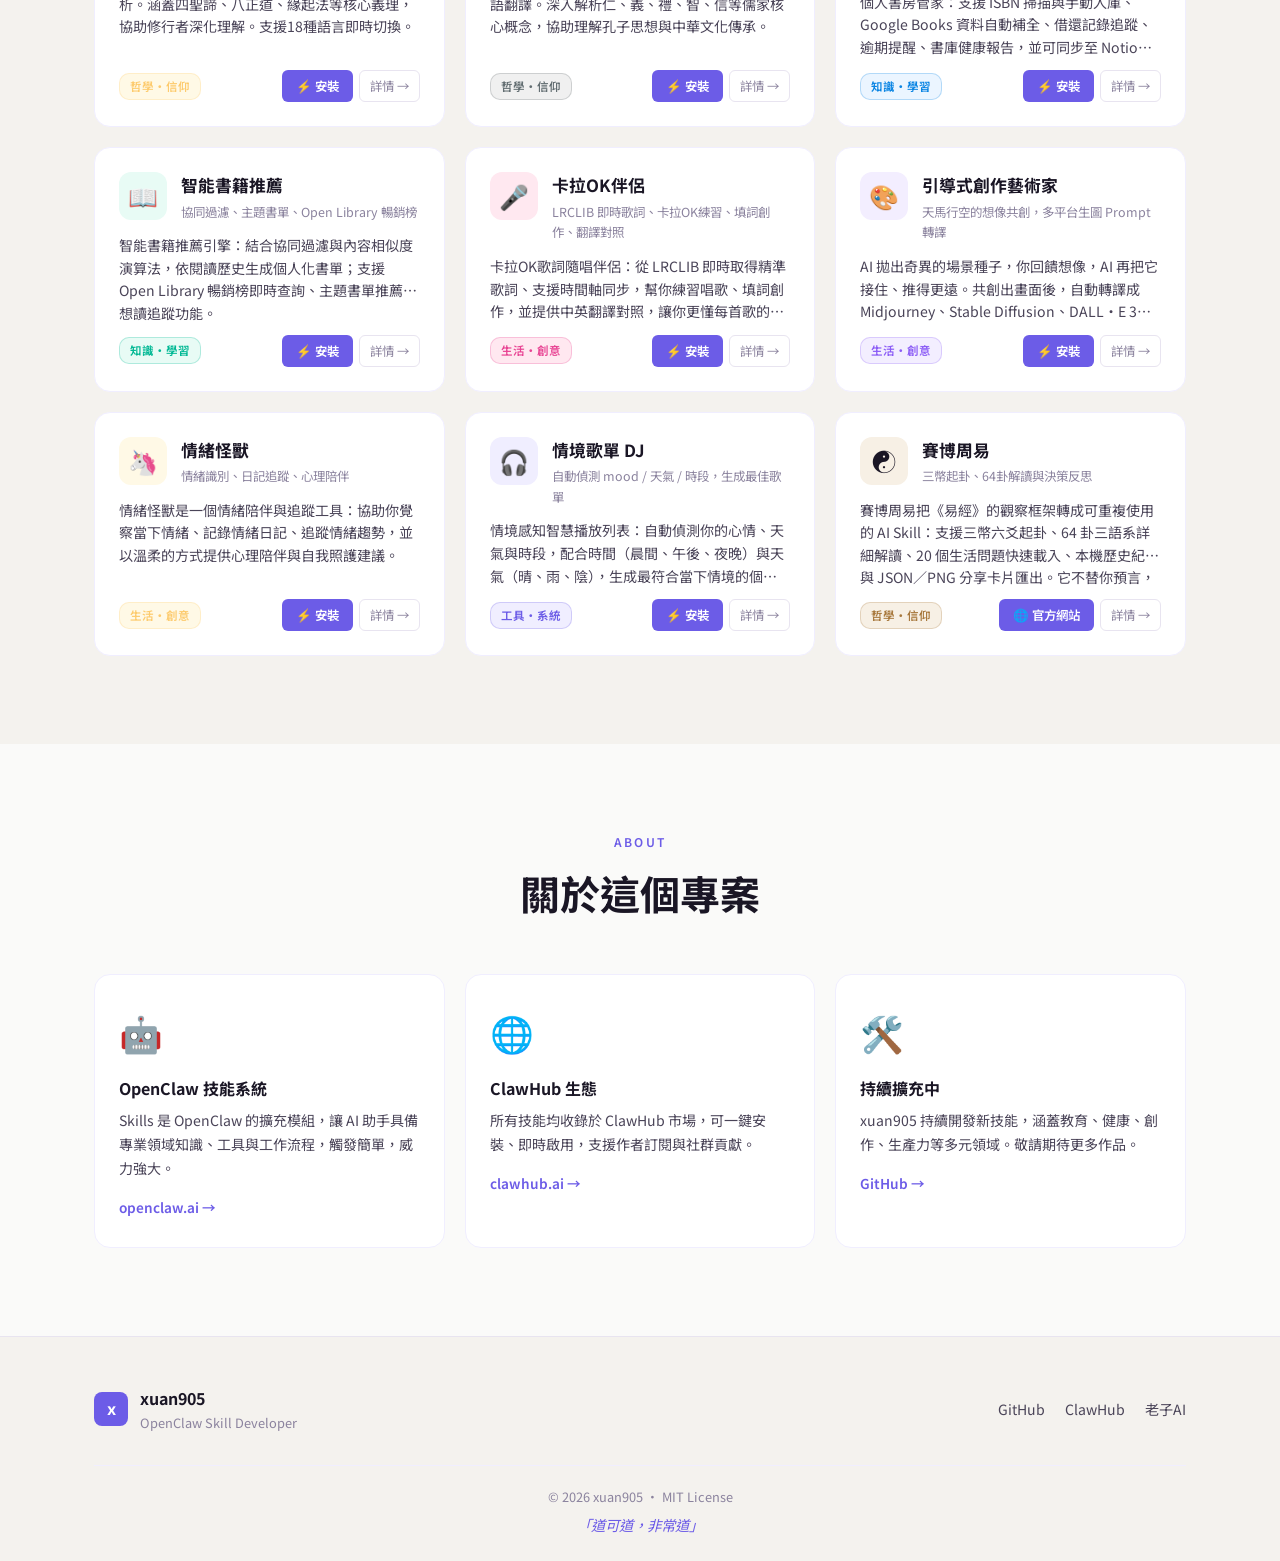
==== commit 5ba8c0c8: "bust cache: bump asset version to 7084de1" ====
--- a/index.html
+++ b/index.html
@@ -1,4 +1,4 @@
-<!DOCTYPE html>
+﻿<!DOCTYPE html>
 <html lang="zh-TW">
 <head>
   <meta charset="UTF-8">
@@ -165,7 +165,7 @@
     </div>
   </footer>
 
-  <script src="data.js?v=0d48e11"></script>
-  <script src="app.js?v=0d48e11"></script>
+  <script src="data.js?v=7084de1"></script>
+  <script src="app.js?v=7084de1"></script>
 </body>
 </html>
